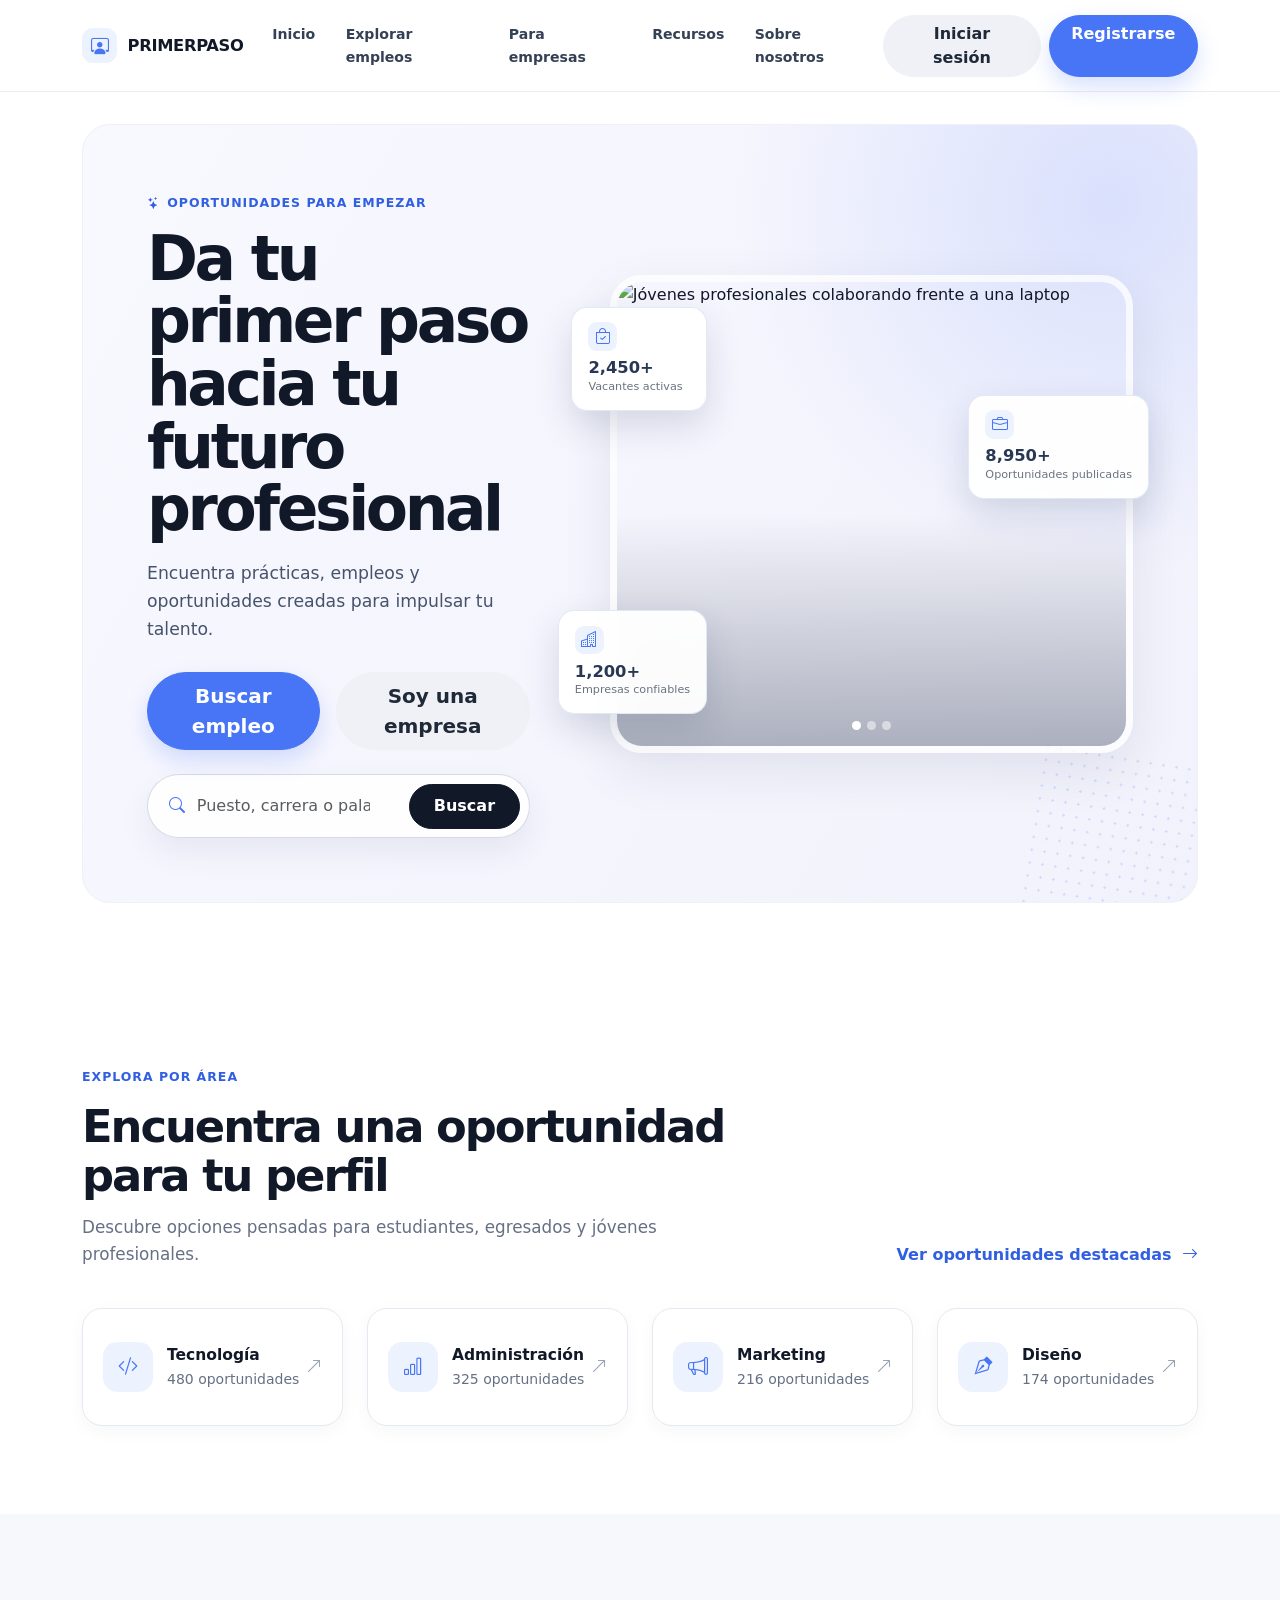
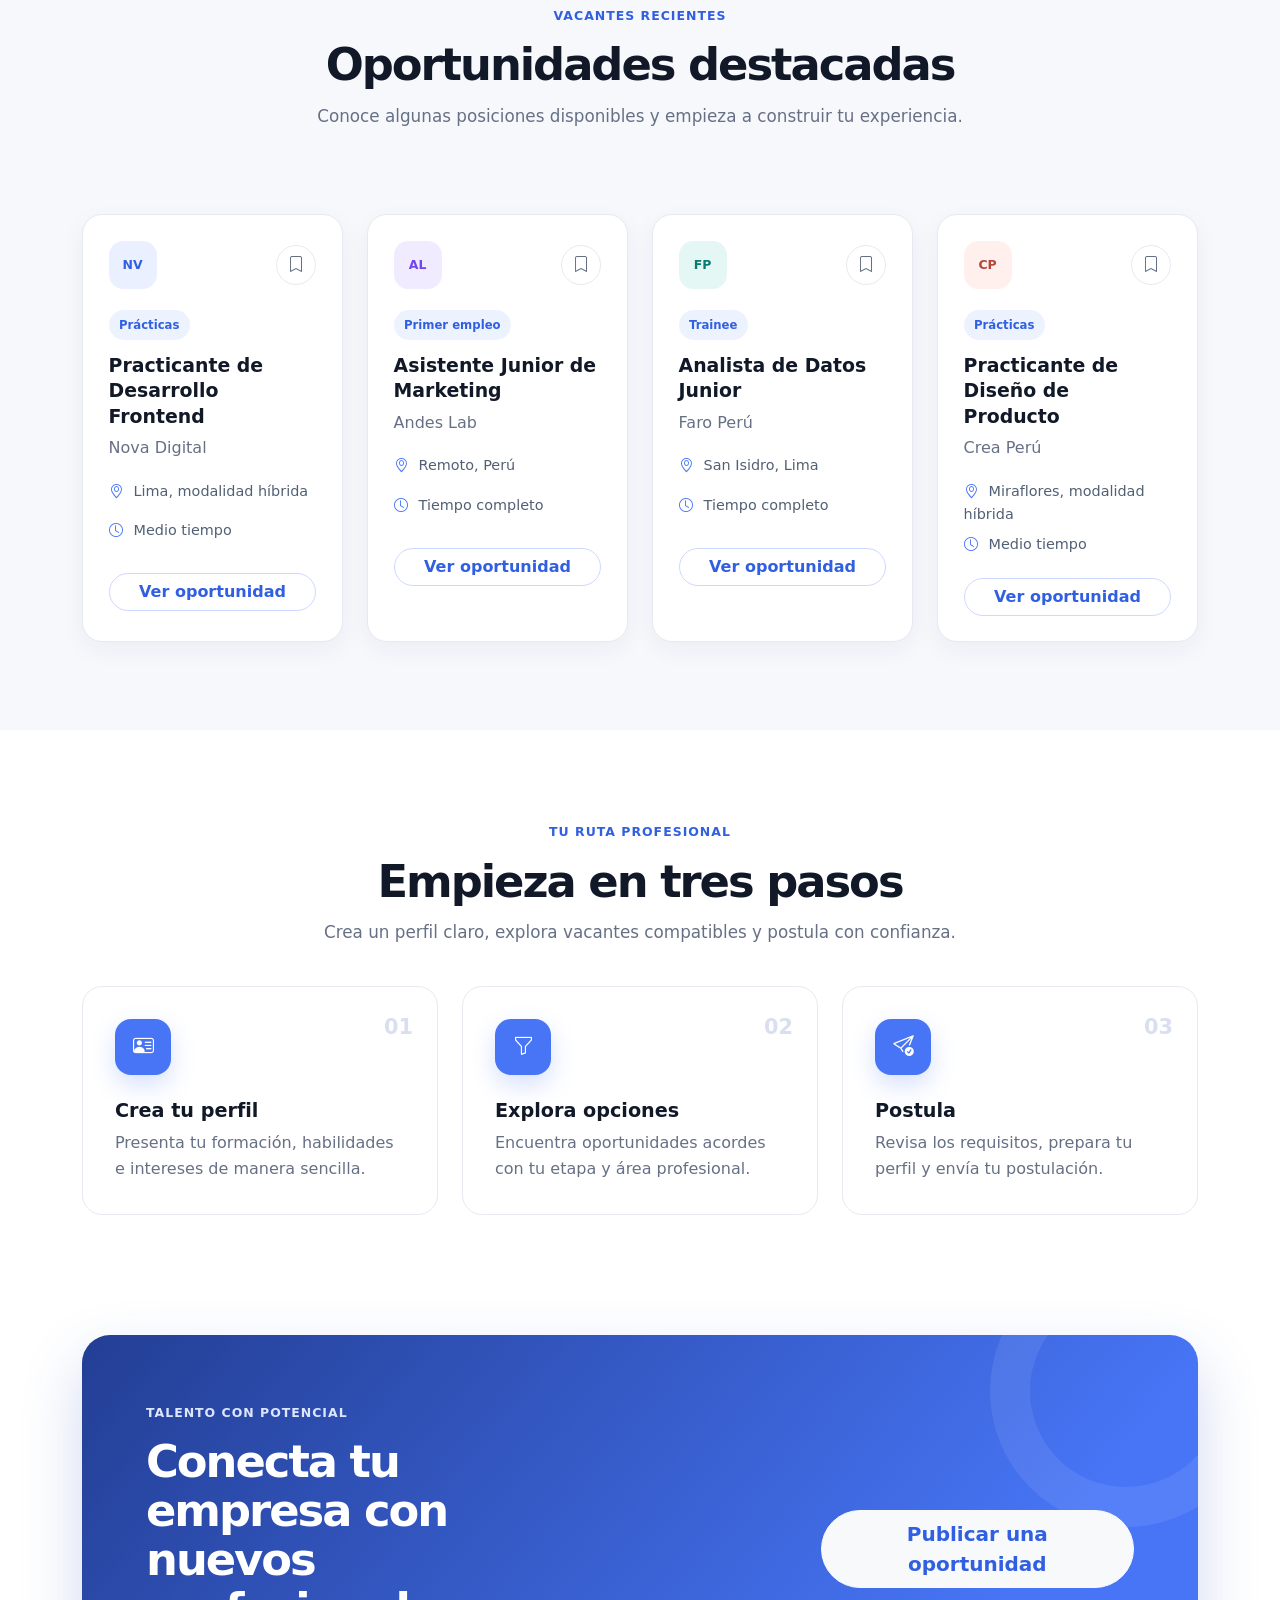
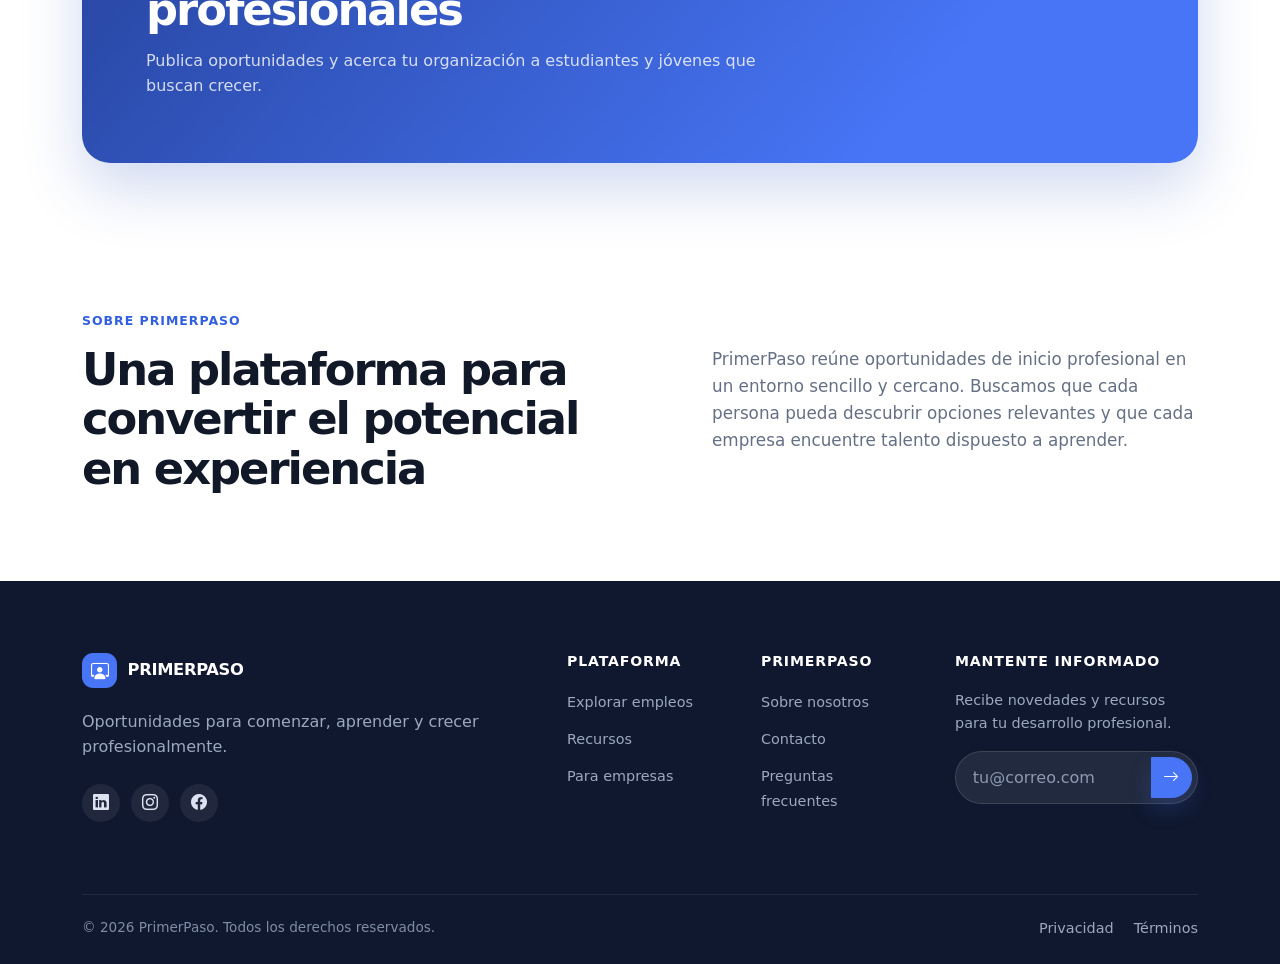
==== index.html @ 75d6921d "feat: añadir index preliminar" ====
<!doctype html>
<html lang="es">

<head>
    <meta charset="utf-8">
    <meta name="viewport" content="width=device-width, initial-scale=1">
    <meta name="description"
        content="PrimerPaso conecta a estudiantes y jóvenes profesionales con prácticas, empleos y empresas que impulsan su desarrollo.">
    <title>PrimerPaso | Tu futuro profesional comienza aquí</title>
    <link rel="preconnect" href="https://cdn.jsdelivr.net">
    <link href="https://cdn.jsdelivr.net/npm/bootstrap@5.3.8/dist/css/bootstrap.min.css" rel="stylesheet"
        integrity="sha384-sRIl4kxILFvY47J16cr9ZwB07vP4J8+LH7qKQnuqkuIAvNWLzeN8tE5YBujZqJLB" crossorigin="anonymous">
    <link rel="stylesheet" href="https://cdn.jsdelivr.net/npm/bootstrap-icons@1.13.1/font/bootstrap-icons.min.css">
    <link rel="stylesheet" href="css/styles.css">
</head>

<body>
    <a class="skip-link" href="#main-content">Saltar al contenido principal</a>

    <header class="site-header sticky-top">
        <nav class="navbar navbar-expand-xl" aria-label="Navegación principal">
            <div class="container">
                <a class="navbar-brand brand-link" href="#inicio" aria-label="PrimerPaso, ir al inicio">
                    <span class="brand-icon" aria-hidden="true"><i class="bi bi-person-workspace"></i></span>
                    <span>PrimerPaso</span>
                </a>

                <button class="navbar-toggler" type="button" data-bs-toggle="collapse" data-bs-target="#main-navbar"
                    aria-controls="main-navbar" aria-expanded="false" aria-label="Abrir menú de navegación">
                    <span class="navbar-toggler-icon"></span>
                </button>

                <div class="collapse navbar-collapse" id="main-navbar">
                    <ul class="navbar-nav mx-auto mb-3 mb-xl-0">
                        <li class="nav-item"><a class="nav-link" href="#inicio">Inicio</a></li>
                        <li class="nav-item"><a class="nav-link" href="#explorar-empleos">Explorar empleos</a></li>
                        <li class="nav-item"><a class="nav-link" href="#para-empresas">Para empresas</a></li>
                        <li class="nav-item"><a class="nav-link" href="#recursos">Recursos</a></li>
                        <li class="nav-item"><a class="nav-link" href="#sobre-nosotros">Sobre nosotros</a></li>
                    </ul>

                    <div class="navbar-actions d-flex flex-column flex-sm-row gap-2">
                        <a class="btn btn-soft" href="html/iniciar-sesion.html">Iniciar sesión</a>
                        <a class="btn btn-primary-custom" href="html/registro.html">Registrarse</a>
                    </div>
                </div>
            </div>
        </nav>
    </header>

    <main id="main-content">
        <section class="hero-section" id="inicio">
            <div class="container">
                <div class="hero-panel">
                    <div class="row align-items-center g-5">
                        <div class="col-lg-5">
                            <span class="eyebrow"><i class="bi bi-stars" aria-hidden="true"></i> Oportunidades para
                                empezar</span>
                            <h1>Da tu primer paso hacia tu futuro profesional</h1>
                            <p class="hero-description">Encuentra prácticas, empleos y oportunidades creadas para
                                impulsar tu talento.</p>

                            <div class="hero-actions d-flex flex-column flex-sm-row gap-3">
                                <a class="btn btn-primary-custom btn-lg" href="#explorar-empleos">Buscar empleo</a>
                                <a class="btn btn-soft btn-lg" href="#para-empresas">Soy una empresa</a>
                            </div>

                            <form class="hero-search-form needs-validation" id="job-search-form" novalidate>
                                <div class="search-field">
                                    <i class="bi bi-search" aria-hidden="true"></i>
                                    <label class="visually-hidden" for="job-search-input">Puesto, carrera o palabra
                                        clave</label>
                                    <input class="form-control" id="job-search-input" name="job-search-input"
                                        type="search" placeholder="Puesto, carrera o palabra clave" autocomplete="off"
                                        required>
                                    <div class="invalid-feedback">Ingresa un puesto o una palabra clave.</div>
                                </div>
                                <button class="btn btn-dark-custom" type="submit">Buscar</button>
                            </form>
                        </div>

                        <div class="col-lg-7">
                            <div class="hero-visual">
                                <div class="carousel slide carousel-fade" id="hero-carousel" data-bs-ride="carousel"
                                    data-bs-interval="5000">
                                    <div class="carousel-indicators">
                                        <button type="button" data-bs-target="#hero-carousel" data-bs-slide-to="0"
                                            class="active" aria-current="true" aria-label="Imagen 1"></button>
                                        <button type="button" data-bs-target="#hero-carousel" data-bs-slide-to="1"
                                            aria-label="Imagen 2"></button>
                                        <button type="button" data-bs-target="#hero-carousel" data-bs-slide-to="2"
                                            aria-label="Imagen 3"></button>
                                    </div>
                                    <div class="carousel-inner">
                                        <div class="carousel-item active">
                                            <img src="https://images.unsplash.com/photo-1522202176988-66273c2fd55f?auto=format&amp;fit=crop&amp;w=1200&amp;q=85"
                                                class="d-block w-100"
                                                alt="Jóvenes profesionales colaborando frente a una laptop">
                                        </div>
                                        <div class="carousel-item">
                                            <img src="https://images.unsplash.com/photo-1556761175-b413da4baf72?auto=format&amp;fit=crop&amp;w=1200&amp;q=85"
                                                class="d-block w-100" alt="Equipo reunido para desarrollar un proyecto">
                                        </div>
                                        <div class="carousel-item">
                                            <img src="https://images.unsplash.com/photo-1517245386807-bb43f82c33c4?auto=format&amp;fit=crop&amp;w=1200&amp;q=85"
                                                class="d-block w-100"
                                                alt="Profesionales trabajando juntos en una oficina">
                                        </div>
                                    </div>
                                    <button class="carousel-control-prev" type="button" data-bs-target="#hero-carousel"
                                        data-bs-slide="prev">
                                        <span class="carousel-control-prev-icon" aria-hidden="true"></span>
                                        <span class="visually-hidden">Imagen anterior</span>
                                    </button>
                                    <button class="carousel-control-next" type="button" data-bs-target="#hero-carousel"
                                        data-bs-slide="next">
                                        <span class="carousel-control-next-icon" aria-hidden="true"></span>
                                        <span class="visually-hidden">Imagen siguiente</span>
                                    </button>
                                </div>

                                <div class="hero-stats" aria-label="Estadísticas de PrimerPaso">
                                    <article class="hero-stat-card stat-vacancies">
                                        <span class="stat-icon" aria-hidden="true"><i
                                                class="bi bi-bag-check"></i></span>
                                        <strong>2,450+</strong>
                                        <span>Vacantes activas</span>
                                    </article>
                                    <article class="hero-stat-card stat-companies">
                                        <span class="stat-icon" aria-hidden="true"><i
                                                class="bi bi-buildings"></i></span>
                                        <strong>1,200+</strong>
                                        <span>Empresas confiables</span>
                                    </article>
                                    <article class="hero-stat-card stat-opportunities">
                                        <span class="stat-icon" aria-hidden="true"><i
                                                class="bi bi-briefcase"></i></span>
                                        <strong>8,950+</strong>
                                        <span>Oportunidades publicadas</span>
                                    </article>
                                </div>
                            </div>
                        </div>
                    </div>
                </div>
            </div>
        </section>

        <section class="section-space" id="explorar-empleos">
            <div class="container">
                <div class="section-heading row align-items-end g-3">
                    <div class="col-lg-7">
                        <span class="eyebrow">Explora por área</span>
                        <h2>Encuentra una oportunidad para tu perfil</h2>
                        <p>Descubre opciones pensadas para estudiantes, egresados y jóvenes profesionales.</p>
                    </div>
                    <div class="col-lg-5 text-lg-end">
                        <a class="text-link" href="#oportunidades-destacadas">Ver oportunidades destacadas <i
                                class="bi bi-arrow-right" aria-hidden="true"></i></a>
                    </div>
                </div>

                <div class="row g-4">
                    <div class="col-sm-6 col-lg-3">
                        <a class="category-card" href="#oportunidades-destacadas" data-search-term="tecnología">
                            <span class="category-icon"><i class="bi bi-code-slash" aria-hidden="true"></i></span>
                            <span class="category-copy"><strong>Tecnología</strong><small>480
                                    oportunidades</small></span>
                            <i class="bi bi-arrow-up-right category-arrow" aria-hidden="true"></i>
                        </a>
                    </div>
                    <div class="col-sm-6 col-lg-3">
                        <a class="category-card" href="#oportunidades-destacadas" data-search-term="administración">
                            <span class="category-icon"><i class="bi bi-bar-chart" aria-hidden="true"></i></span>
                            <span class="category-copy"><strong>Administración</strong><small>325
                                    oportunidades</small></span>
                            <i class="bi bi-arrow-up-right category-arrow" aria-hidden="true"></i>
                        </a>
                    </div>
                    <div class="col-sm-6 col-lg-3">
                        <a class="category-card" href="#oportunidades-destacadas" data-search-term="marketing">
                            <span class="category-icon"><i class="bi bi-megaphone" aria-hidden="true"></i></span>
                            <span class="category-copy"><strong>Marketing</strong><small>216
                                    oportunidades</small></span>
                            <i class="bi bi-arrow-up-right category-arrow" aria-hidden="true"></i>
                        </a>
                    </div>
                    <div class="col-sm-6 col-lg-3">
                        <a class="category-card" href="#oportunidades-destacadas" data-search-term="diseño">
                            <span class="category-icon"><i class="bi bi-vector-pen" aria-hidden="true"></i></span>
                            <span class="category-copy"><strong>Diseño</strong><small>174 oportunidades</small></span>
                            <i class="bi bi-arrow-up-right category-arrow" aria-hidden="true"></i>
                        </a>
                    </div>
                </div>
            </div>
        </section>

        <section class="section-space featured-section" id="oportunidades-destacadas">
            <div class="container">
                <div class="section-heading text-center mx-auto">
                    <span class="eyebrow">Vacantes recientes</span>
                    <h2>Oportunidades destacadas</h2>
                    <p>Conoce algunas posiciones disponibles y empieza a construir tu experiencia.</p>
                </div>

                <p class="search-results-count" id="search-results-count" role="status" aria-live="polite"></p>

                <div class="row g-4" id="job-results-grid">
                    <div class="col-md-6 col-xl-3" data-job-card
                        data-keywords="tecnología frontend desarrollo sistemas remoto">
                        <article class="job-card h-100">
                            <div class="job-card-top">
                                <span class="company-logo company-logo-blue">NV</span>
                                <button class="save-job-button" type="button"
                                    aria-label="Guardar vacante de practicante de desarrollo frontend"><i
                                        class="bi bi-bookmark" aria-hidden="true"></i></button>
                            </div>
                            <span class="job-type">Prácticas</span>
                            <h3>Practicante de Desarrollo Frontend</h3>
                            <p class="company-name">Nova Digital</p>
                            <ul class="job-meta list-unstyled">
                                <li><i class="bi bi-geo-alt" aria-hidden="true"></i> Lima, modalidad híbrida</li>
                                <li><i class="bi bi-clock" aria-hidden="true"></i> Medio tiempo</li>
                            </ul>
                            <button class="btn btn-outline-primary-custom w-100" type="button">Ver oportunidad</button>
                        </article>
                    </div>

                    <div class="col-md-6 col-xl-3" data-job-card
                        data-keywords="marketing comunicación contenido redes sociales remoto">
                        <article class="job-card h-100">
                            <div class="job-card-top">
                                <span class="company-logo company-logo-violet">AL</span>
                                <button class="save-job-button" type="button"
                                    aria-label="Guardar vacante de asistente de marketing"><i class="bi bi-bookmark"
                                        aria-hidden="true"></i></button>
                            </div>
                            <span class="job-type">Primer empleo</span>
                            <h3>Asistente Junior de Marketing</h3>
                            <p class="company-name">Andes Lab</p>
                            <ul class="job-meta list-unstyled">
                                <li><i class="bi bi-geo-alt" aria-hidden="true"></i> Remoto, Perú</li>
                                <li><i class="bi bi-clock" aria-hidden="true"></i> Tiempo completo</li>
                            </ul>
                            <button class="btn btn-outline-primary-custom w-100" type="button">Ver oportunidad</button>
                        </article>
                    </div>

                    <div class="col-md-6 col-xl-3" data-job-card
                        data-keywords="administración datos análisis excel finanzas presencial">
                        <article class="job-card h-100">
                            <div class="job-card-top">
                                <span class="company-logo company-logo-teal">FP</span>
                                <button class="save-job-button" type="button"
                                    aria-label="Guardar vacante de analista de datos junior"><i class="bi bi-bookmark"
                                        aria-hidden="true"></i></button>
                            </div>
                            <span class="job-type">Trainee</span>
                            <h3>Analista de Datos Junior</h3>
                            <p class="company-name">Faro Perú</p>
                            <ul class="job-meta list-unstyled">
                                <li><i class="bi bi-geo-alt" aria-hidden="true"></i> San Isidro, Lima</li>
                                <li><i class="bi bi-clock" aria-hidden="true"></i> Tiempo completo</li>
                            </ul>
                            <button class="btn btn-outline-primary-custom w-100" type="button">Ver oportunidad</button>
                        </article>
                    </div>

                    <div class="col-md-6 col-xl-3" data-job-card
                        data-keywords="diseño experiencia usuario ux ui producto híbrido">
                        <article class="job-card h-100">
                            <div class="job-card-top">
                                <span class="company-logo company-logo-coral">CP</span>
                                <button class="save-job-button" type="button"
                                    aria-label="Guardar vacante de practicante de diseño de producto"><i
                                        class="bi bi-bookmark" aria-hidden="true"></i></button>
                            </div>
                            <span class="job-type">Prácticas</span>
                            <h3>Practicante de Diseño de Producto</h3>
                            <p class="company-name">Crea Perú</p>
                            <ul class="job-meta list-unstyled">
                                <li><i class="bi bi-geo-alt" aria-hidden="true"></i> Miraflores, modalidad híbrida</li>
                                <li><i class="bi bi-clock" aria-hidden="true"></i> Medio tiempo</li>
                            </ul>
                            <button class="btn btn-outline-primary-custom w-100" type="button">Ver oportunidad</button>
                        </article>
                    </div>
                </div>

                <div class="empty-state d-none" id="job-empty-state" role="status">
                    <i class="bi bi-search" aria-hidden="true"></i>
                    <h3>No encontramos coincidencias</h3>
                    <p>Prueba con términos como “tecnología”, “marketing” o “datos”.</p>
                    <button class="btn btn-soft" id="clear-search-button" type="button">Ver todas las
                        oportunidades</button>
                </div>
            </div>
        </section>

        <section class="section-space" id="recursos">
            <div class="container">
                <div class="section-heading text-center mx-auto">
                    <span class="eyebrow">Tu ruta profesional</span>
                    <h2>Empieza en tres pasos</h2>
                    <p>Crea un perfil claro, explora vacantes compatibles y postula con confianza.</p>
                </div>

                <div class="row g-4 process-grid">
                    <div class="col-md-4">
                        <article class="process-card">
                            <span class="process-number">01</span>
                            <span class="process-icon"><i class="bi bi-person-vcard" aria-hidden="true"></i></span>
                            <h3>Crea tu perfil</h3>
                            <p>Presenta tu formación, habilidades e intereses de manera sencilla.</p>
                        </article>
                    </div>
                    <div class="col-md-4">
                        <article class="process-card">
                            <span class="process-number">02</span>
                            <span class="process-icon"><i class="bi bi-funnel" aria-hidden="true"></i></span>
                            <h3>Explora opciones</h3>
                            <p>Encuentra oportunidades acordes con tu etapa y área profesional.</p>
                        </article>
                    </div>
                    <div class="col-md-4">
                        <article class="process-card">
                            <span class="process-number">03</span>
                            <span class="process-icon"><i class="bi bi-send-check" aria-hidden="true"></i></span>
                            <h3>Postula</h3>
                            <p>Revisa los requisitos, prepara tu perfil y envía tu postulación.</p>
                        </article>
                    </div>
                </div>
            </div>
        </section>

        <section class="section-space company-section" id="para-empresas">
            <div class="container">
                <div class="company-panel">
                    <div class="row align-items-center g-4">
                        <div class="col-lg-8">
                            <span class="eyebrow eyebrow-light">Talento con potencial</span>
                            <h2>Conecta tu empresa con nuevos profesionales</h2>
                            <p>Publica oportunidades y acerca tu organización a estudiantes y jóvenes que buscan crecer.
                            </p>
                        </div>
                        <div class="col-lg-4 text-lg-end">
                            <button class="btn btn-light btn-lg" type="button">Publicar una oportunidad</button>
                        </div>
                    </div>
                </div>
            </div>
        </section>

        <section class="section-space about-section" id="sobre-nosotros">
            <div class="container">
                <div class="row align-items-center g-5">
                    <div class="col-lg-6">
                        <span class="eyebrow">Sobre PrimerPaso</span>
                        <h2>Una plataforma para convertir el potencial en experiencia</h2>
                    </div>
                    <div class="col-lg-6">
                        <p class="about-copy">PrimerPaso reúne oportunidades de inicio profesional en un entorno
                            sencillo y cercano. Buscamos que cada persona pueda descubrir opciones relevantes y que cada
                            empresa encuentre talento dispuesto a aprender.</p>
                    </div>
                </div>
            </div>
        </section>
    </main>

    <footer class="site-footer">
        <div class="container">
            <div class="row g-5">
                <div class="col-lg-5">
                    <a class="brand-link footer-brand" href="#inicio">
                        <span class="brand-icon" aria-hidden="true"><i class="bi bi-person-workspace"></i></span>
                        <span>PrimerPaso</span>
                    </a>
                    <p class="footer-description">Oportunidades para comenzar, aprender y crecer profesionalmente.</p>
                    <div class="social-links" aria-label="Redes sociales">
                        <a href="#" aria-label="PrimerPaso en LinkedIn"><i class="bi bi-linkedin"
                                aria-hidden="true"></i></a>
                        <a href="#" aria-label="PrimerPaso en Instagram"><i class="bi bi-instagram"
                                aria-hidden="true"></i></a>
                        <a href="#" aria-label="PrimerPaso en Facebook"><i class="bi bi-facebook"
                                aria-hidden="true"></i></a>
                    </div>
                </div>
                <div class="col-6 col-lg-2">
                    <h2 class="footer-title">Plataforma</h2>
                    <ul class="footer-links list-unstyled">
                        <li><a href="#explorar-empleos">Explorar empleos</a></li>
                        <li><a href="#recursos">Recursos</a></li>
                        <li><a href="#para-empresas">Para empresas</a></li>
                    </ul>
                </div>
                <div class="col-6 col-lg-2">
                    <h2 class="footer-title">PrimerPaso</h2>
                    <ul class="footer-links list-unstyled">
                        <li><a href="#sobre-nosotros">Sobre nosotros</a></li>
                        <li><a href="mailto:hola@primerpaso.pe">Contacto</a></li>
                        <li><a href="#">Preguntas frecuentes</a></li>
                    </ul>
                </div>
                <div class="col-lg-3">
                    <h2 class="footer-title">Mantente informado</h2>
                    <p class="footer-newsletter-copy">Recibe novedades y recursos para tu desarrollo profesional.</p>
                    <form class="footer-form" id="newsletter-form" novalidate>
                        <label class="visually-hidden" for="newsletter-email">Correo electrónico</label>
                        <div class="input-group">
                            <input class="form-control" id="newsletter-email" type="email" placeholder="tu@correo.com"
                                required>
                            <button class="btn btn-primary-custom" type="submit" aria-label="Suscribirse"><i
                                    class="bi bi-arrow-right" aria-hidden="true"></i></button>
                        </div>
                        <p class="form-status" id="newsletter-status" role="status" aria-live="polite"></p>
                    </form>
                </div>
            </div>
            <div class="footer-bottom d-flex flex-column flex-md-row justify-content-between gap-2">
                <p>© <span id="current-year"></span> PrimerPaso. Todos los derechos reservados.</p>
                <div class="legal-links">
                    <a href="#">Privacidad</a>
                    <a href="#">Términos</a>
                </div>
            </div>
        </div>
    </footer>

    <script src="https://cdn.jsdelivr.net/npm/bootstrap@5.3.8/dist/js/bootstrap.bundle.min.js"
        integrity="sha384-FKyoEForCGlyvwx9Hj09JcYn3nv7wiPVlz7YYwJrWVcXK/BmnVDxM+D2scQbITxI"
        crossorigin="anonymous"></script>
    <script src="js/main.js"></script>
</body>

</html>
---- css/styles.css ----
:root {
    --color-primary: #4775f6;
    --color-primary-dark: #315fe1;
    --color-primary-soft: #edf2ff;
    --color-ink: #111827;
    --color-muted: #667085;
    --color-border: #e7e9f2;
    --color-surface: #ffffff;
    --color-surface-soft: #f7f8fc;
    --color-footer: #10182f;
    --shadow-soft: 0 18px 50px rgba(29, 46, 92, 0.09);
    --shadow-card: 0 12px 30px rgba(31, 48, 88, 0.08);
    --radius-large: 1.75rem;
    --radius-medium: 1.25rem;
    --transition-base: 180ms ease;
}

html {
    scroll-behavior: smooth;
    scroll-padding-top: 6rem;
}

body {
    min-width: 320px;
    color: var(--color-ink);
    background: var(--color-surface);
    font-family: Inter, ui-sans-serif, system-ui, -apple-system, BlinkMacSystemFont, "Segoe UI", sans-serif;
    line-height: 1.6;
}

body,
button,
input,
select {
    font-size: 1rem;
}

a {
    color: inherit;
    text-decoration: none;
}

img {
    max-width: 100%;
}

.skip-link {
    position: fixed;
    top: -5rem;
    left: 1rem;
    z-index: 1100;
    padding: 0.75rem 1rem;
    color: #fff;
    background: var(--color-ink);
    border-radius: 0.75rem;
    transition: top var(--transition-base);
}

.skip-link:focus {
    top: 1rem;
}

.site-header {
    background: rgba(255, 255, 255, 0.96);
    border-bottom: 1px solid rgba(17, 24, 39, 0.08);
    backdrop-filter: blur(14px);
}

.navbar {
    min-height: 5rem;
    padding: 0.75rem 0;
}

.brand-link {
    display: inline-flex;
    align-items: center;
    gap: 0.65rem;
    color: var(--color-ink);
    font-size: 1.02rem;
    font-weight: 800;
    letter-spacing: -0.02em;
    text-transform: uppercase;
}

.brand-link:hover {
    color: var(--color-primary-dark);
}

.brand-icon {
    display: inline-grid;
    width: 2.2rem;
    height: 2.2rem;
    place-items: center;
    color: var(--color-primary);
    background: var(--color-primary-soft);
    border-radius: 0.7rem;
    font-size: 1.1rem;
}

.navbar-toggler {
    border: 0;
    box-shadow: none !important;
}

.navbar-nav {
    gap: 0.3rem;
}

.navbar .nav-link {
    padding: 0.7rem 0.8rem !important;
    color: #344054;
    border-radius: 0.65rem;
    font-size: 0.88rem;
    font-weight: 650;
    transition: color var(--transition-base), background-color var(--transition-base);
}

.navbar .nav-link:hover,
.navbar .nav-link:focus {
    color: var(--color-primary-dark);
    background: var(--color-primary-soft);
}

.btn {
    border-radius: 999px;
    font-weight: 700;
    transition: transform var(--transition-base), box-shadow var(--transition-base), background-color var(--transition-base), border-color var(--transition-base);
}

.btn:hover {
    transform: translateY(-1px);
}

.btn-primary-custom {
    --bs-btn-color: #fff;
    --bs-btn-bg: var(--color-primary);
    --bs-btn-border-color: var(--color-primary);
    --bs-btn-hover-color: #fff;
    --bs-btn-hover-bg: var(--color-primary-dark);
    --bs-btn-hover-border-color: var(--color-primary-dark);
    --bs-btn-active-color: #fff;
    --bs-btn-active-bg: var(--color-primary-dark);
    --bs-btn-active-border-color: var(--color-primary-dark);
    padding-inline: 1.35rem;
    box-shadow: 0 10px 22px rgba(71, 117, 246, 0.22);
}

.btn-soft {
    --bs-btn-color: #1f2937;
    --bs-btn-bg: #f0f1f6;
    --bs-btn-border-color: #f0f1f6;
    --bs-btn-hover-color: var(--color-primary-dark);
    --bs-btn-hover-bg: #e7ebf8;
    --bs-btn-hover-border-color: #e7ebf8;
    padding-inline: 1.35rem;
}

.btn-dark-custom {
    --bs-btn-color: #fff;
    --bs-btn-bg: var(--color-ink);
    --bs-btn-border-color: var(--color-ink);
    --bs-btn-hover-color: #fff;
    --bs-btn-hover-bg: #273244;
    --bs-btn-hover-border-color: #273244;
    padding-inline: 1.5rem;
}

.btn-outline-primary-custom {
    --bs-btn-color: var(--color-primary-dark);
    --bs-btn-border-color: #ced9ff;
    --bs-btn-hover-color: #fff;
    --bs-btn-hover-bg: var(--color-primary);
    --bs-btn-hover-border-color: var(--color-primary);
}

.hero-section {
    padding: 2rem 0 4.5rem;
}

.hero-panel {
    position: relative;
    overflow: hidden;
    padding: clamp(2rem, 5vw, 4.5rem);
    background:
        radial-gradient(circle at 92% 10%, rgba(116, 147, 255, 0.2), transparent 30%),
        linear-gradient(120deg, #f8f8ff 0%, #f1f2fb 100%);
    border: 1px solid #eff0f8;
    border-radius: var(--radius-large);
}

.hero-panel::after {
    position: absolute;
    right: -5rem;
    bottom: -7rem;
    width: 16rem;
    height: 16rem;
    background-image: radial-gradient(rgba(71, 117, 246, 0.2) 1.3px, transparent 1.3px);
    background-size: 13px 13px;
    content: "";
    transform: rotate(9deg);
}

.hero-panel .row {
    position: relative;
    z-index: 1;
}

.eyebrow {
    display: inline-flex;
    align-items: center;
    gap: 0.45rem;
    margin-bottom: 0.9rem;
    color: var(--color-primary-dark);
    font-size: 0.78rem;
    font-weight: 800;
    letter-spacing: 0.08em;
    text-transform: uppercase;
}

.hero-panel h1 {
    max-width: 10.5ch;
    margin-bottom: 1.2rem;
    font-size: clamp(2.25rem, 4.8vw, 4.35rem);
    font-weight: 800;
    letter-spacing: -0.055em;
    line-height: 1.02;
}

.hero-description {
    max-width: 34rem;
    margin-bottom: 1.8rem;
    color: #46536b;
    font-size: 1.08rem;
}

.hero-actions .btn {
    display: inline-flex;
    min-height: 3.15rem;
    align-items: center;
    justify-content: center;
}

.hero-search-form {
    display: flex;
    gap: 0.75rem;
    max-width: 37rem;
    margin-top: 1.5rem;
    padding: 0.55rem;
    background: rgba(255, 255, 255, 0.86);
    border: 1px solid rgba(210, 214, 230, 0.9);
    border-radius: 999px;
    box-shadow: 0 14px 30px rgba(55, 65, 106, 0.08);
}

.search-field {
    position: relative;
    display: flex;
    flex: 1;
    align-items: center;
}

.search-field > i {
    margin-left: 0.75rem;
    color: var(--color-primary);
}

.search-field .form-control {
    min-height: 2.8rem;
    padding-left: 0.75rem;
    background: transparent;
    border: 0;
    box-shadow: none;
}

.search-field .invalid-feedback {
    position: absolute;
    top: calc(100% + 0.75rem);
    left: 0;
    width: max-content;
    padding: 0.45rem 0.75rem;
    color: #b42318;
    background: #fff;
    border-radius: 0.6rem;
    box-shadow: var(--shadow-card);
}

.hero-visual {
    position: relative;
    min-height: 29rem;
}

#hero-carousel {
    overflow: hidden;
    height: 100%;
    min-height: 29rem;
    margin-left: 2rem;
    border: 0.45rem solid rgba(255, 255, 255, 0.76);
    border-radius: 2rem;
    box-shadow: var(--shadow-soft);
}

#hero-carousel::after {
    position: absolute;
    inset: 0;
    z-index: 1;
    background: linear-gradient(180deg, transparent 50%, rgba(11, 22, 48, 0.3));
    content: "";
    pointer-events: none;
}

#hero-carousel .carousel-inner,
#hero-carousel .carousel-item,
#hero-carousel img {
    height: 100%;
    min-height: 29rem;
}

#hero-carousel img {
    object-fit: cover;
}

.carousel-indicators {
    z-index: 3;
}

.carousel-indicators [data-bs-target] {
    width: 0.55rem;
    height: 0.55rem;
    border: 0;
    border-radius: 50%;
}

.carousel-control-prev,
.carousel-control-next {
    z-index: 3;
    width: 12%;
    opacity: 0;
    transition: opacity var(--transition-base);
}

#hero-carousel:hover .carousel-control-prev,
#hero-carousel:hover .carousel-control-next,
#hero-carousel:focus-within .carousel-control-prev,
#hero-carousel:focus-within .carousel-control-next {
    opacity: 0.9;
}

.hero-stats {
    position: absolute;
    inset: 0;
    z-index: 4;
    pointer-events: none;
}

.hero-stat-card {
    position: absolute;
    display: grid;
    min-width: 8.5rem;
    padding: 0.9rem 1rem;
    background: rgba(255, 255, 255, 0.94);
    border: 1px solid rgba(226, 230, 242, 0.92);
    border-radius: 1rem;
    box-shadow: 0 15px 35px rgba(29, 45, 86, 0.15);
    backdrop-filter: blur(12px);
}

.hero-stat-card .stat-icon {
    display: inline-grid;
    width: 1.8rem;
    height: 1.8rem;
    margin-bottom: 0.45rem;
    place-items: center;
    color: var(--color-primary);
    background: var(--color-primary-soft);
    border-radius: 0.55rem;
}

.hero-stat-card strong {
    color: #283754;
    font-size: 1.02rem;
    line-height: 1.2;
}

.hero-stat-card > span:last-child {
    color: #6b7280;
    font-size: 0.7rem;
}

.stat-vacancies {
    top: 2rem;
    left: -0.4rem;
}

.stat-companies {
    bottom: 2.4rem;
    left: -1.25rem;
}

.stat-opportunities {
    top: 7.5rem;
    right: -1rem;
}

.section-space {
    padding: 5.5rem 0;
}

.section-heading {
    margin-bottom: 2.5rem;
}

.section-heading.text-center {
    max-width: 45rem;
}

.section-heading h2,
.company-panel h2,
.about-section h2 {
    margin-bottom: 0.85rem;
    font-size: clamp(2rem, 3.5vw, 3.2rem);
    font-weight: 800;
    letter-spacing: -0.045em;
    line-height: 1.1;
}

.section-heading p,
.about-copy {
    margin-bottom: 0;
    color: var(--color-muted);
    font-size: 1.05rem;
}

.text-link {
    color: var(--color-primary-dark);
    font-weight: 750;
}

.text-link i {
    display: inline-block;
    margin-left: 0.3rem;
    transition: transform var(--transition-base);
}

.text-link:hover i {
    transform: translateX(0.25rem);
}

.category-card {
    display: flex;
    min-height: 7.4rem;
    align-items: center;
    gap: 0.9rem;
    padding: 1.25rem;
    background: #fff;
    border: 1px solid var(--color-border);
    border-radius: var(--radius-medium);
    box-shadow: 0 5px 18px rgba(30, 47, 86, 0.04);
    transition: transform var(--transition-base), border-color var(--transition-base), box-shadow var(--transition-base);
}

.category-card:hover,
.category-card:focus {
    color: inherit;
    border-color: #bdcbff;
    box-shadow: var(--shadow-card);
    transform: translateY(-4px);
}

.category-icon {
    display: inline-grid;
    width: 3.1rem;
    height: 3.1rem;
    flex: 0 0 3.1rem;
    place-items: center;
    color: var(--color-primary);
    background: var(--color-primary-soft);
    border-radius: 0.9rem;
    font-size: 1.25rem;
}

.category-copy {
    display: grid;
    min-width: 0;
}

.category-copy strong {
    font-size: 0.97rem;
}

.category-copy small {
    color: var(--color-muted);
    white-space: nowrap;
}

.category-arrow {
    margin-left: auto;
    color: #98a2b3;
}

.featured-section {
    background: var(--color-surface-soft);
}

.search-results-count {
    min-height: 1.5rem;
    margin-bottom: 1.25rem;
    color: var(--color-muted);
    text-align: center;
}

.job-card {
    padding: 1.6rem;
    background: #fff;
    border: 1px solid var(--color-border);
    border-radius: var(--radius-medium);
    box-shadow: 0 8px 24px rgba(31, 48, 88, 0.05);
    transition: transform var(--transition-base), box-shadow var(--transition-base);
}

.job-card:hover {
    box-shadow: var(--shadow-card);
    transform: translateY(-4px);
}

.job-card-top {
    display: flex;
    align-items: center;
    justify-content: space-between;
    margin-bottom: 1.35rem;
}

.company-logo {
    display: inline-grid;
    width: 3rem;
    height: 3rem;
    place-items: center;
    border-radius: 0.9rem;
    font-size: 0.78rem;
    font-weight: 850;
}

.company-logo-blue {
    color: #315fe1;
    background: #eaf0ff;
}

.company-logo-violet {
    color: #7047eb;
    background: #f0ebff;
}

.company-logo-teal {
    color: #087b72;
    background: #e4f7f4;
}

.company-logo-coral {
    color: #b54738;
    background: #fff0ed;
}

.save-job-button {
    display: grid;
    width: 2.5rem;
    height: 2.5rem;
    place-items: center;
    color: #667085;
    background: transparent;
    border: 1px solid var(--color-border);
    border-radius: 50%;
    transition: color var(--transition-base), background-color var(--transition-base);
}

.save-job-button:hover,
.save-job-button.is-saved {
    color: var(--color-primary-dark);
    background: var(--color-primary-soft);
}

.job-type {
    display: inline-flex;
    margin-bottom: 0.8rem;
    padding: 0.35rem 0.65rem;
    color: var(--color-primary-dark);
    background: var(--color-primary-soft);
    border-radius: 999px;
    font-size: 0.73rem;
    font-weight: 800;
}

.job-card h3 {
    min-height: 3.2rem;
    margin-bottom: 0.35rem;
    font-size: 1.18rem;
    font-weight: 800;
    line-height: 1.35;
}

.company-name {
    margin-bottom: 1.2rem;
    color: var(--color-muted);
}

.job-meta {
    display: grid;
    min-height: 4.5rem;
    gap: 0.45rem;
    margin-bottom: 1.35rem;
    color: #526075;
    font-size: 0.9rem;
}

.job-meta i {
    margin-right: 0.4rem;
    color: var(--color-primary);
}

.empty-state {
    max-width: 34rem;
    margin: 0 auto;
    padding: 2.5rem;
    background: #fff;
    border: 1px dashed #cbd2e5;
    border-radius: var(--radius-medium);
    text-align: center;
}

.empty-state > i {
    display: inline-grid;
    width: 3.5rem;
    height: 3.5rem;
    margin-bottom: 1rem;
    place-items: center;
    color: var(--color-primary);
    background: var(--color-primary-soft);
    border-radius: 50%;
    font-size: 1.25rem;
}

.empty-state h3 {
    font-size: 1.25rem;
    font-weight: 800;
}

.empty-state p {
    color: var(--color-muted);
}

.process-card {
    position: relative;
    height: 100%;
    padding: 2rem;
    background: #fff;
    border: 1px solid var(--color-border);
    border-radius: var(--radius-medium);
}

.process-number {
    position: absolute;
    top: 1.5rem;
    right: 1.5rem;
    color: #d9dff0;
    font-size: 1.3rem;
    font-weight: 850;
}

.process-icon {
    display: inline-grid;
    width: 3.5rem;
    height: 3.5rem;
    margin-bottom: 1.5rem;
    place-items: center;
    color: #fff;
    background: var(--color-primary);
    border-radius: 1rem;
    box-shadow: 0 10px 24px rgba(71, 117, 246, 0.22);
    font-size: 1.3rem;
}

.process-card h3 {
    font-size: 1.2rem;
    font-weight: 800;
}

.process-card p {
    margin-bottom: 0;
    color: var(--color-muted);
}

.company-section {
    padding-top: 2rem;
}

.company-panel {
    position: relative;
    overflow: hidden;
    padding: clamp(2rem, 5vw, 4rem);
    color: #fff;
    background: linear-gradient(130deg, #233e94 0%, #4775f6 78%);
    border-radius: var(--radius-large);
    box-shadow: 0 25px 60px rgba(42, 81, 187, 0.22);
}

.company-panel::after {
    position: absolute;
    top: -5rem;
    right: -4rem;
    width: 17rem;
    height: 17rem;
    border: 2.5rem solid rgba(255, 255, 255, 0.08);
    border-radius: 50%;
    content: "";
}

.company-panel .row {
    position: relative;
    z-index: 1;
}

.company-panel h2 {
    max-width: 15ch;
}

.company-panel p {
    max-width: 47rem;
    margin-bottom: 0;
    color: rgba(255, 255, 255, 0.8);
}

.eyebrow-light {
    color: #dce6ff;
}

.company-panel .btn-light {
    padding-inline: 1.5rem;
    color: var(--color-primary-dark);
}

.about-section {
    padding-top: 3.5rem;
}

.about-section h2 {
    margin-bottom: 0;
}

.about-copy {
    padding-left: clamp(0rem, 4vw, 3rem);
}

.site-footer {
    padding: 4.5rem 0 1.5rem;
    color: #dce2ef;
    background: var(--color-footer);
}

.footer-brand {
    margin-bottom: 1.3rem;
    color: #fff;
}

.footer-brand:hover {
    color: #fff;
}

.footer-brand .brand-icon {
    color: #fff;
    background: var(--color-primary);
}

.footer-description {
    max-width: 25rem;
    color: #9ca8bf;
}

.social-links {
    display: flex;
    gap: 0.65rem;
    margin-top: 1.5rem;
}

.social-links a {
    display: grid;
    width: 2.4rem;
    height: 2.4rem;
    place-items: center;
    color: #dce2ef;
    background: rgba(255, 255, 255, 0.07);
    border-radius: 50%;
    transition: color var(--transition-base), background-color var(--transition-base);
}

.social-links a:hover,
.social-links a:focus {
    color: #fff;
    background: var(--color-primary);
}

.footer-title {
    margin-bottom: 1.2rem;
    color: #fff;
    font-size: 0.88rem;
    font-weight: 800;
    letter-spacing: 0.06em;
    text-transform: uppercase;
}

.footer-links {
    display: grid;
    gap: 0.7rem;
}

.footer-links a,
.legal-links a {
    color: #9ca8bf;
    font-size: 0.9rem;
}

.footer-links a:hover,
.legal-links a:hover {
    color: #fff;
}

.footer-newsletter-copy {
    color: #9ca8bf;
    font-size: 0.9rem;
}

.footer-form .input-group {
    padding: 0.3rem;
    background: rgba(255, 255, 255, 0.08);
    border: 1px solid rgba(255, 255, 255, 0.12);
    border-radius: 999px;
}

.footer-form .form-control {
    color: #fff;
    background: transparent;
    border: 0;
    box-shadow: none;
}

.footer-form .form-control::placeholder {
    color: #8d99b1;
}

.footer-form .btn {
    display: grid;
    width: 2.6rem;
    height: 2.6rem;
    padding: 0;
    place-items: center;
}

.form-status {
    min-height: 1.5rem;
    margin: 0.6rem 0 0;
    color: #168252;
    font-size: 0.82rem;
}

.site-footer .form-status {
    color: #8ed7b1;
}

.form-status.is-error {
    color: #b42318;
}

.site-footer .form-status.is-error {
    color: #fda29b;
}

.footer-bottom {
    margin-top: 3.5rem;
    padding-top: 1.4rem;
    color: #7f8ca6;
    border-top: 1px solid rgba(255, 255, 255, 0.08);
    font-size: 0.85rem;
}

.footer-bottom p {
    margin: 0;
}

.legal-links {
    display: flex;
    gap: 1.25rem;
}

@media (max-width: 1199.98px) {
    .navbar-collapse {
        margin-top: 0.8rem;
        padding: 1rem;
        background: #fff;
        border: 1px solid var(--color-border);
        border-radius: 1rem;
        box-shadow: var(--shadow-card);
    }

    .navbar-nav {
        gap: 0.15rem;
    }

    .navbar-actions .btn {
        flex: 1;
    }
}

@media (max-width: 991.98px) {
    .hero-panel h1 {
        max-width: 13ch;
    }

    .hero-visual {
        margin-top: 0.75rem;
    }

    #hero-carousel {
        margin-left: 0;
    }

    .stat-vacancies,
    .stat-companies {
        left: -0.6rem;
    }

    .stat-opportunities {
        right: -0.6rem;
    }

    .company-panel .btn-light {
        width: 100%;
    }

    .about-copy {
        padding-left: 0;
    }
}

@media (max-width: 767.98px) {
    .hero-section {
        padding-top: 1rem;
    }

    .hero-panel {
        border-radius: 1.4rem;
    }

    .hero-panel h1 {
        font-size: clamp(2.3rem, 11vw, 3.5rem);
    }

    .hero-search-form {
        align-items: stretch;
        flex-direction: column;
        padding: 0.65rem;
        border-radius: 1.2rem;
    }

    .search-field {
        min-height: 3rem;
    }

    .hero-search-form .btn {
        min-height: 3rem;
    }

    .hero-visual,
    #hero-carousel,
    #hero-carousel .carousel-inner,
    #hero-carousel .carousel-item,
    #hero-carousel img {
        min-height: 23rem;
    }

    .hero-stats {
        position: relative;
        display: grid;
        grid-template-columns: repeat(3, minmax(0, 1fr));
        gap: 0.6rem;
        margin-top: 0.75rem;
    }

    .hero-stat-card {
        position: static;
        min-width: 0;
        padding: 0.8rem;
    }

    .hero-stat-card strong {
        font-size: 0.9rem;
    }

    .section-space {
        padding: 4.25rem 0;
    }

    .section-heading {
        margin-bottom: 2rem;
    }
}

@media (max-width: 575.98px) {
    .navbar {
        min-height: 4.5rem;
    }

    .brand-icon {
        width: 2rem;
        height: 2rem;
    }

    .hero-panel {
        padding: 1.5rem;
    }

    .hero-actions .btn {
        width: 100%;
    }

    .hero-visual,
    #hero-carousel,
    #hero-carousel .carousel-inner,
    #hero-carousel .carousel-item,
    #hero-carousel img {
        min-height: 18rem;
    }

    #hero-carousel {
        border-width: 0.3rem;
        border-radius: 1.3rem;
    }

    .hero-stats {
        grid-template-columns: 1fr;
    }

    .hero-stat-card {
        grid-template-columns: auto 1fr;
        align-items: center;
        column-gap: 0.75rem;
    }

    .hero-stat-card .stat-icon {
        grid-row: 1 / 3;
        margin-bottom: 0;
    }

    .category-card {
        min-height: auto;
    }

    .section-heading h2,
    .company-panel h2,
    .about-section h2 {
        font-size: 2rem;
    }

    .company-panel {
        border-radius: 1.4rem;
    }
}

@media (prefers-reduced-motion: reduce) {
    html {
        scroll-behavior: auto;
    }

    *,
    *::before,
    *::after {
        scroll-behavior: auto !important;
        transition-duration: 0.01ms !important;
    }
}
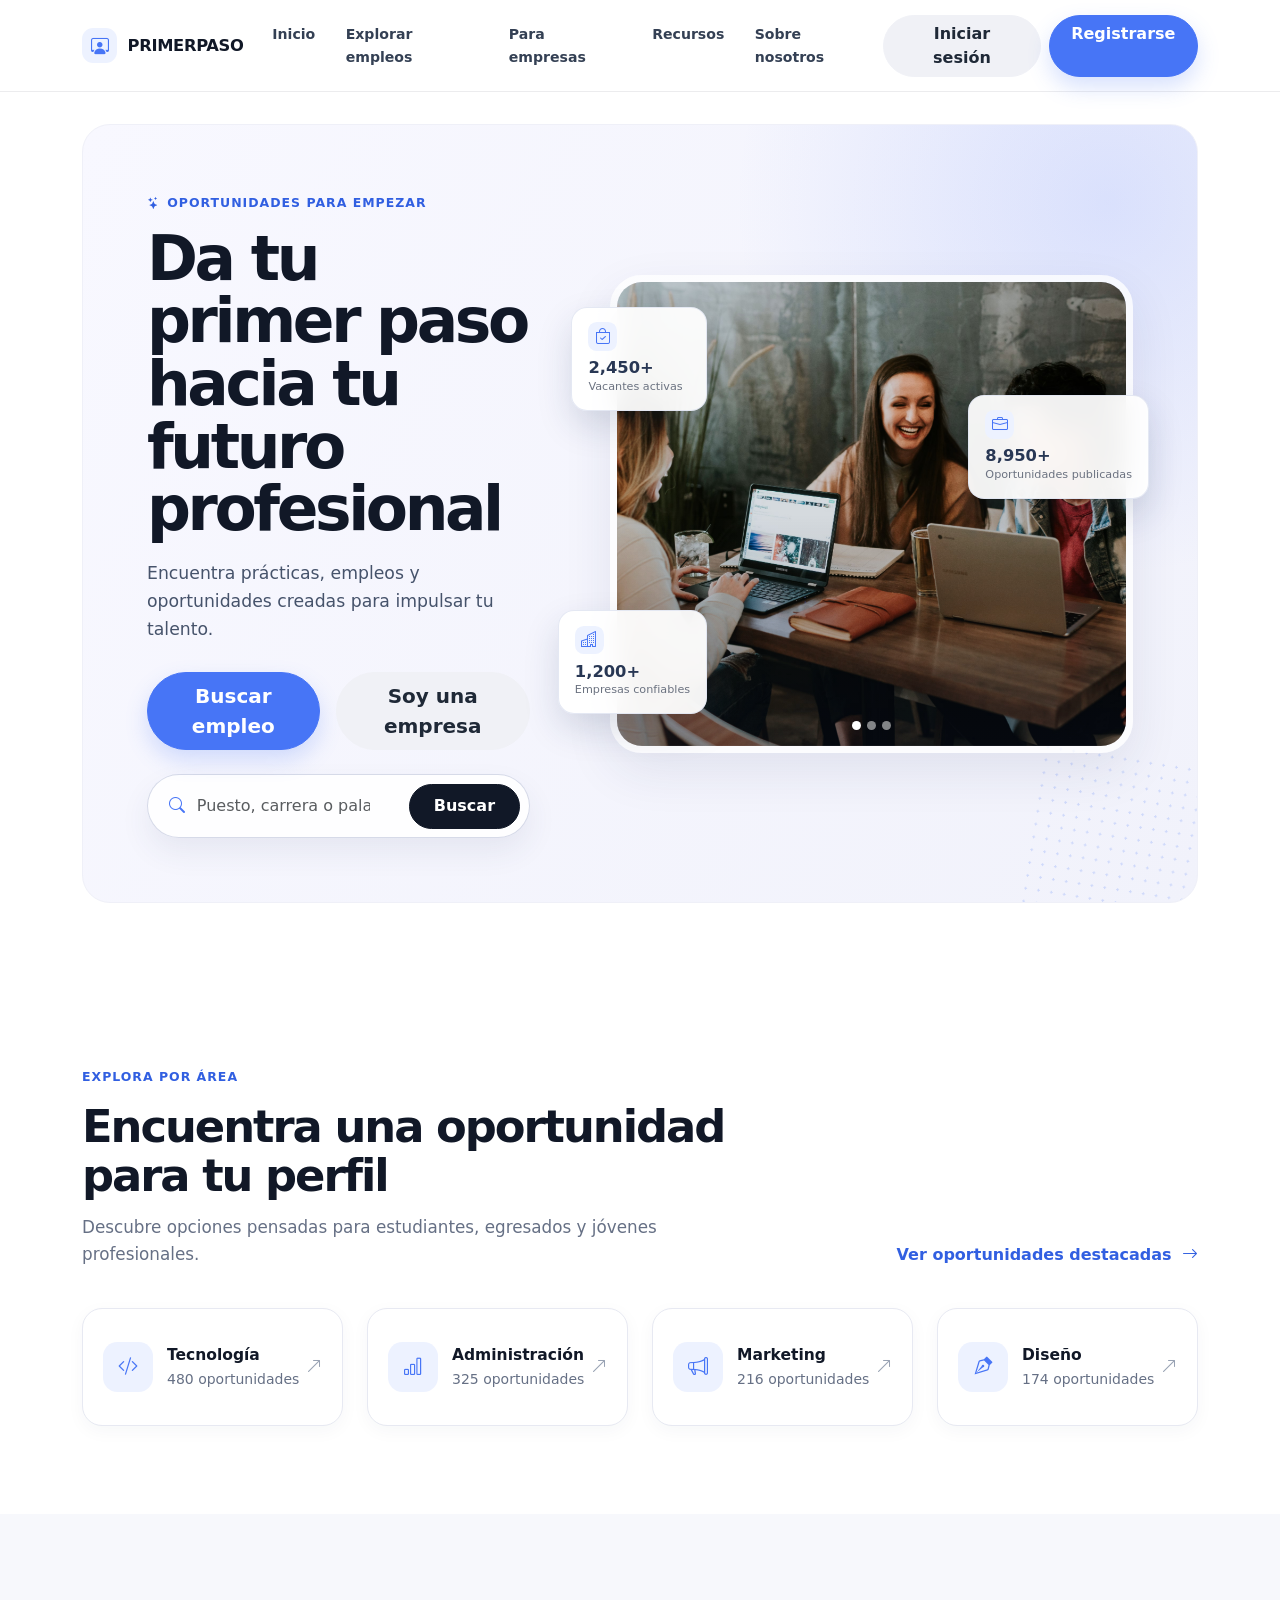
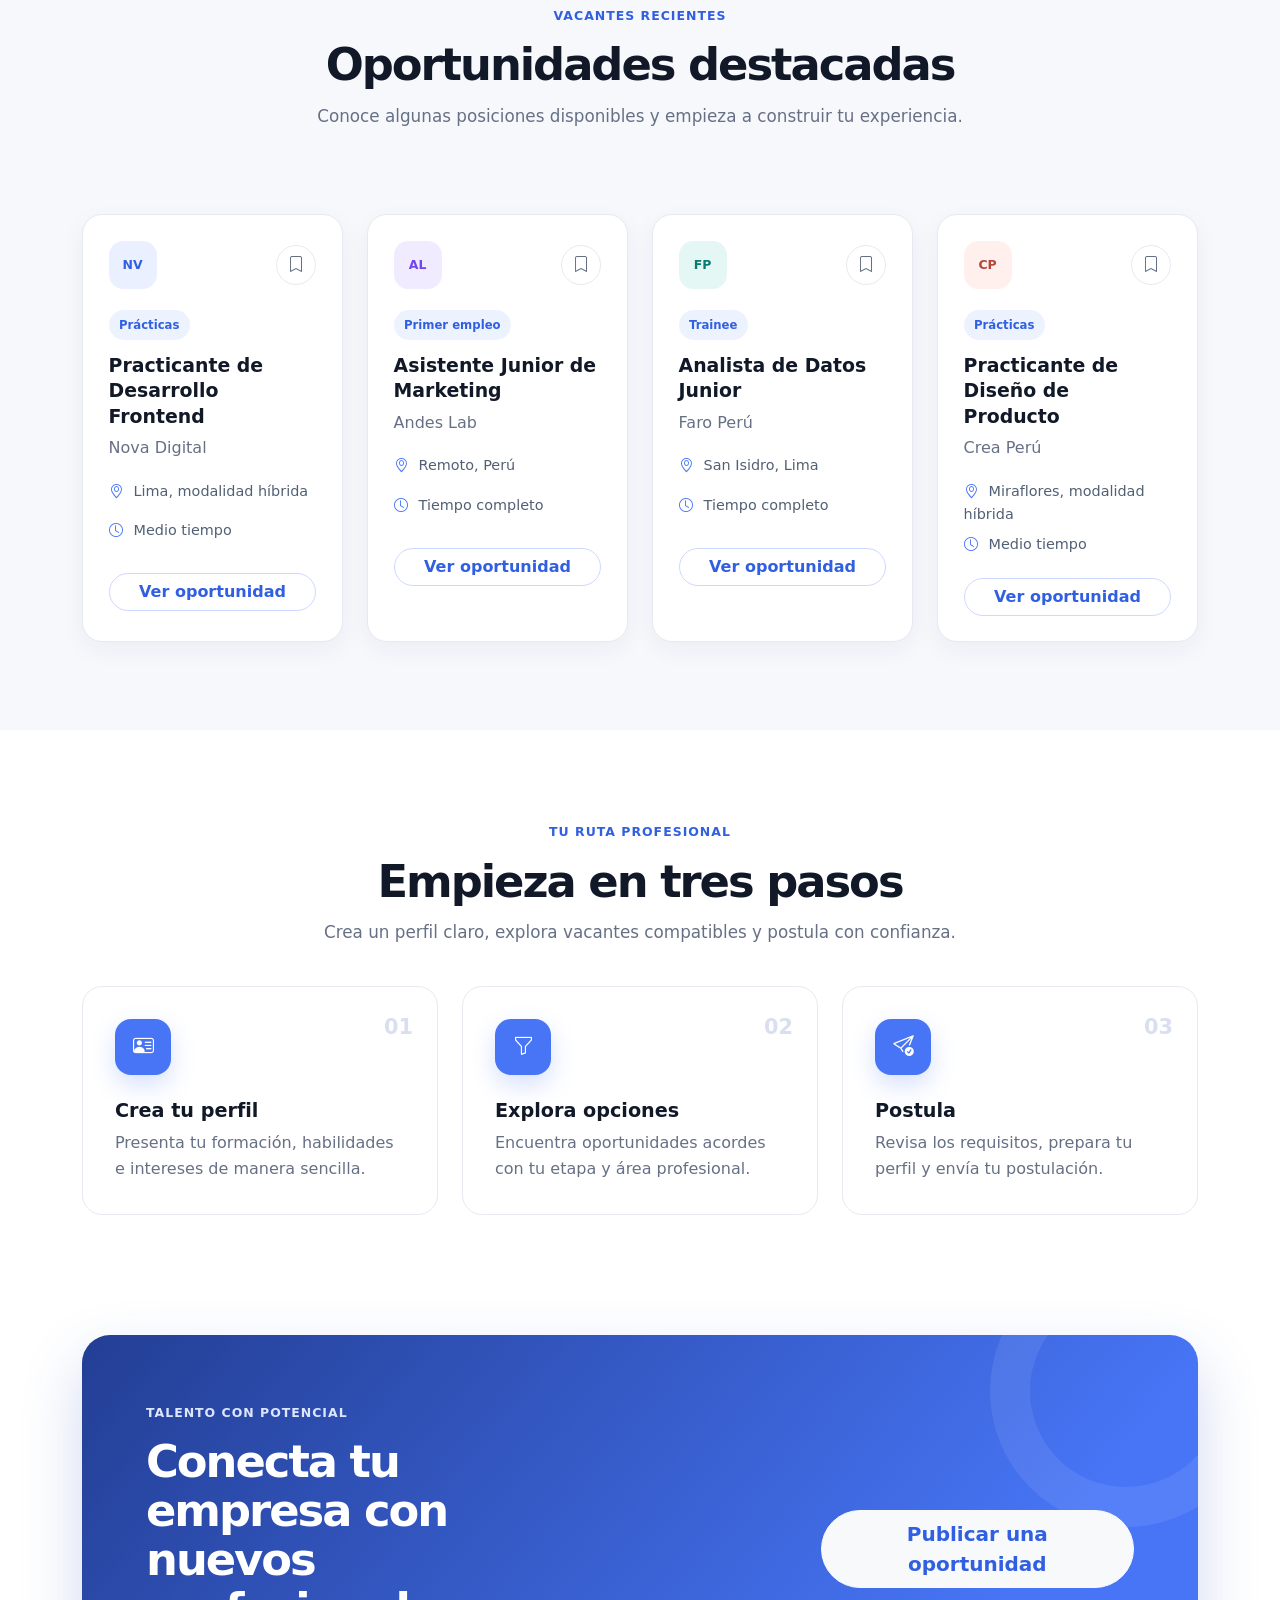
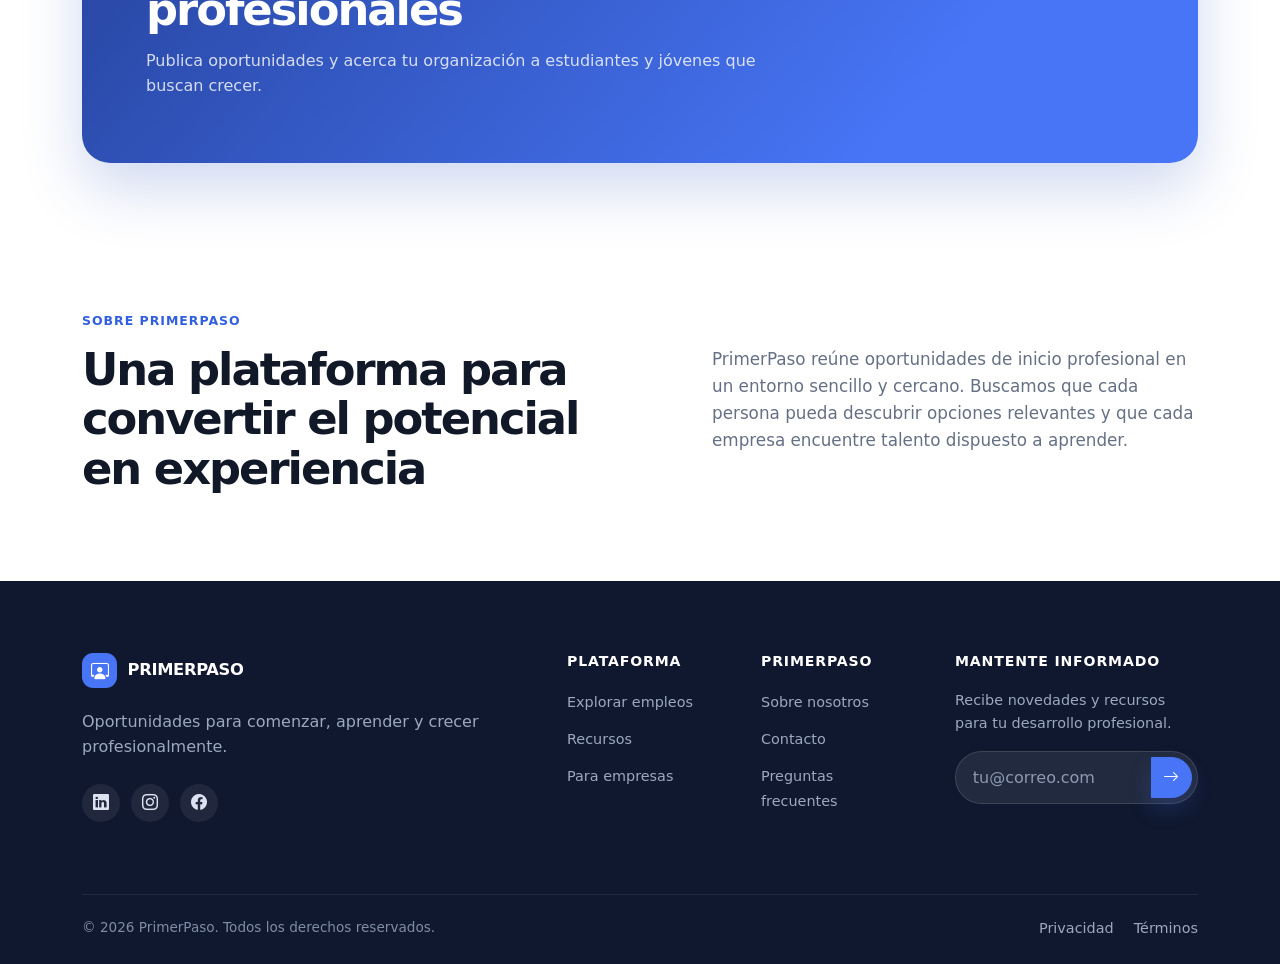
==== commit 7545da6b: "feat: agregar imágenes de carrusel como recurso" ====
--- a/index.html
+++ b/index.html
@@ -93,16 +93,16 @@
                                     </div>
                                     <div class="carousel-inner">
                                         <div class="carousel-item active">
-                                            <img src="https://images.unsplash.com/photo-1522202176988-66273c2fd55f?auto=format&amp;fit=crop&amp;w=1200&amp;q=85"
+                                            <img src="assets/images/hero-image-1.jpg"
                                                 class="d-block w-100"
                                                 alt="Jóvenes profesionales colaborando frente a una laptop">
                                         </div>
                                         <div class="carousel-item">
-                                            <img src="https://images.unsplash.com/photo-1556761175-b413da4baf72?auto=format&amp;fit=crop&amp;w=1200&amp;q=85"
+                                            <img src="assets/images/hero-image-2.jpg"
                                                 class="d-block w-100" alt="Equipo reunido para desarrollar un proyecto">
                                         </div>
                                         <div class="carousel-item">
-                                            <img src="https://images.unsplash.com/photo-1517245386807-bb43f82c33c4?auto=format&amp;fit=crop&amp;w=1200&amp;q=85"
+                                            <img src="assets/images/hero-image-3.jpg"
                                                 class="d-block w-100"
                                                 alt="Profesionales trabajando juntos en una oficina">
                                         </div>
